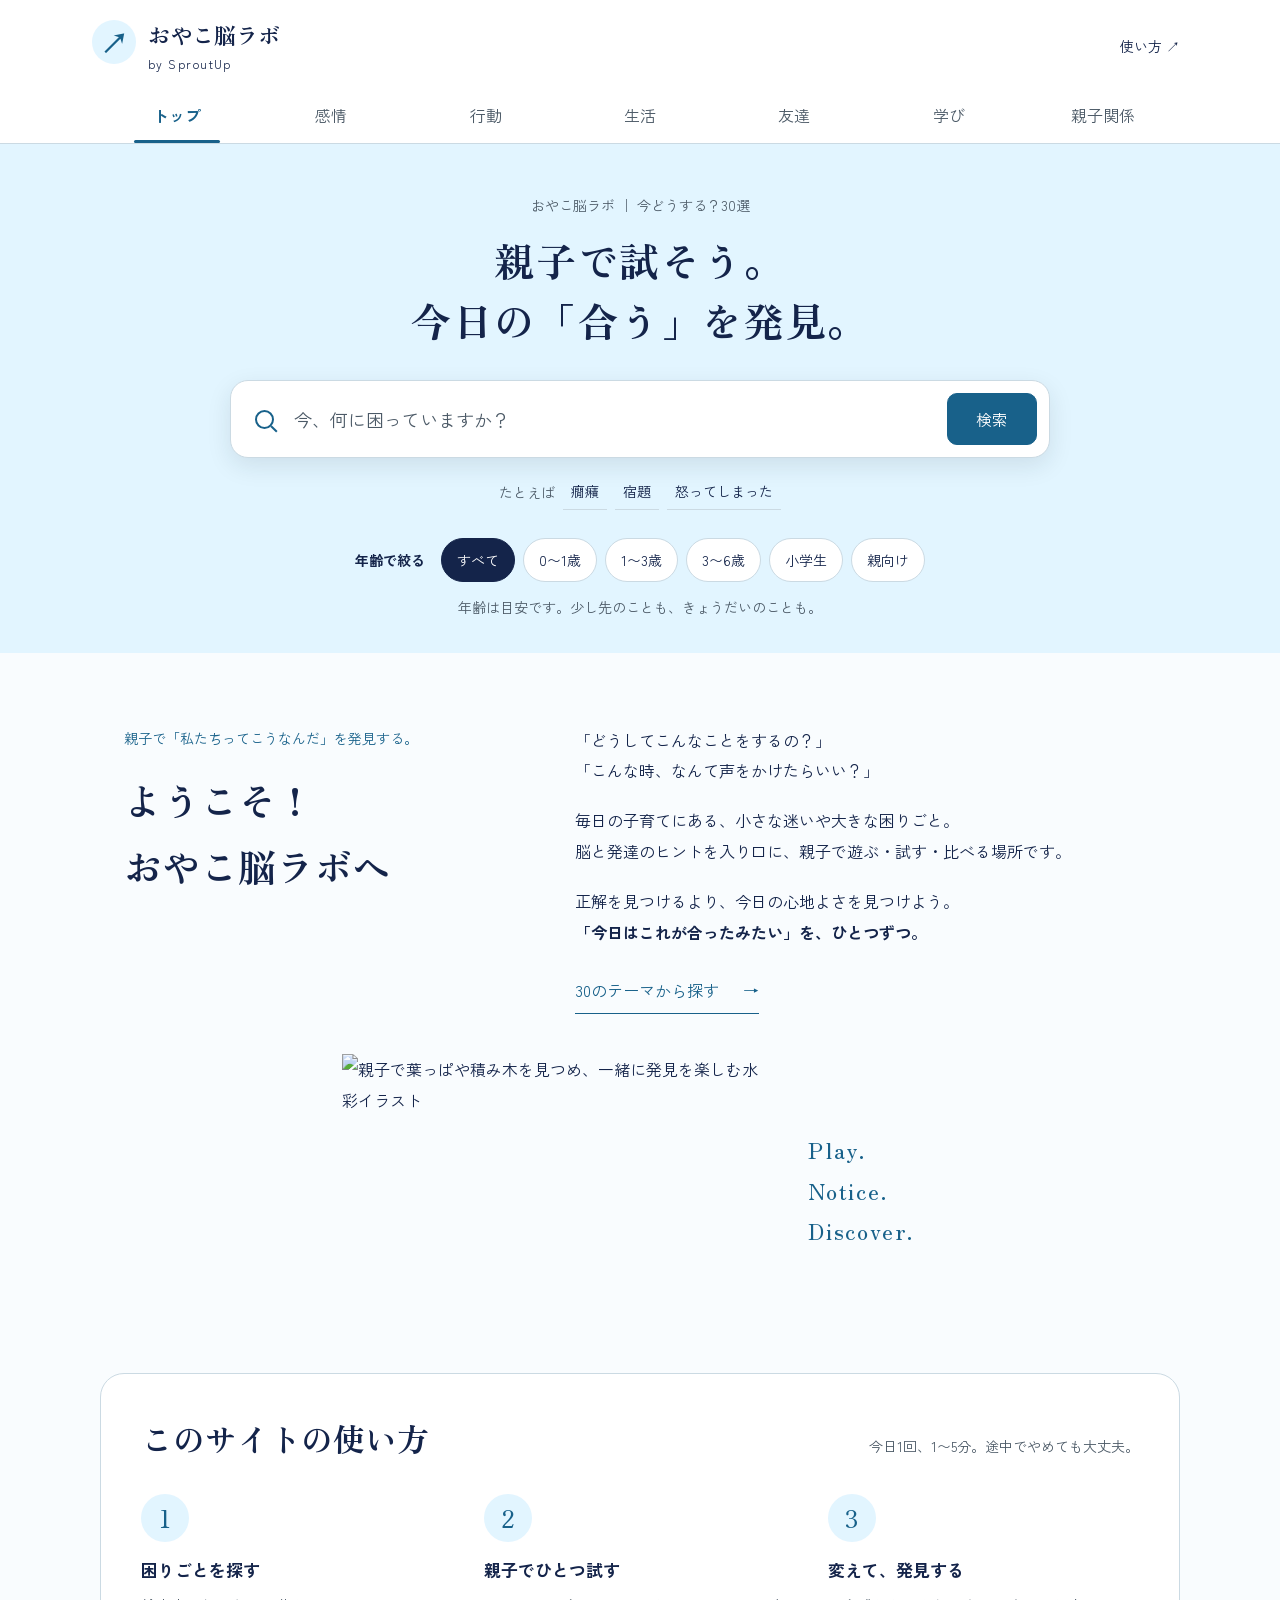
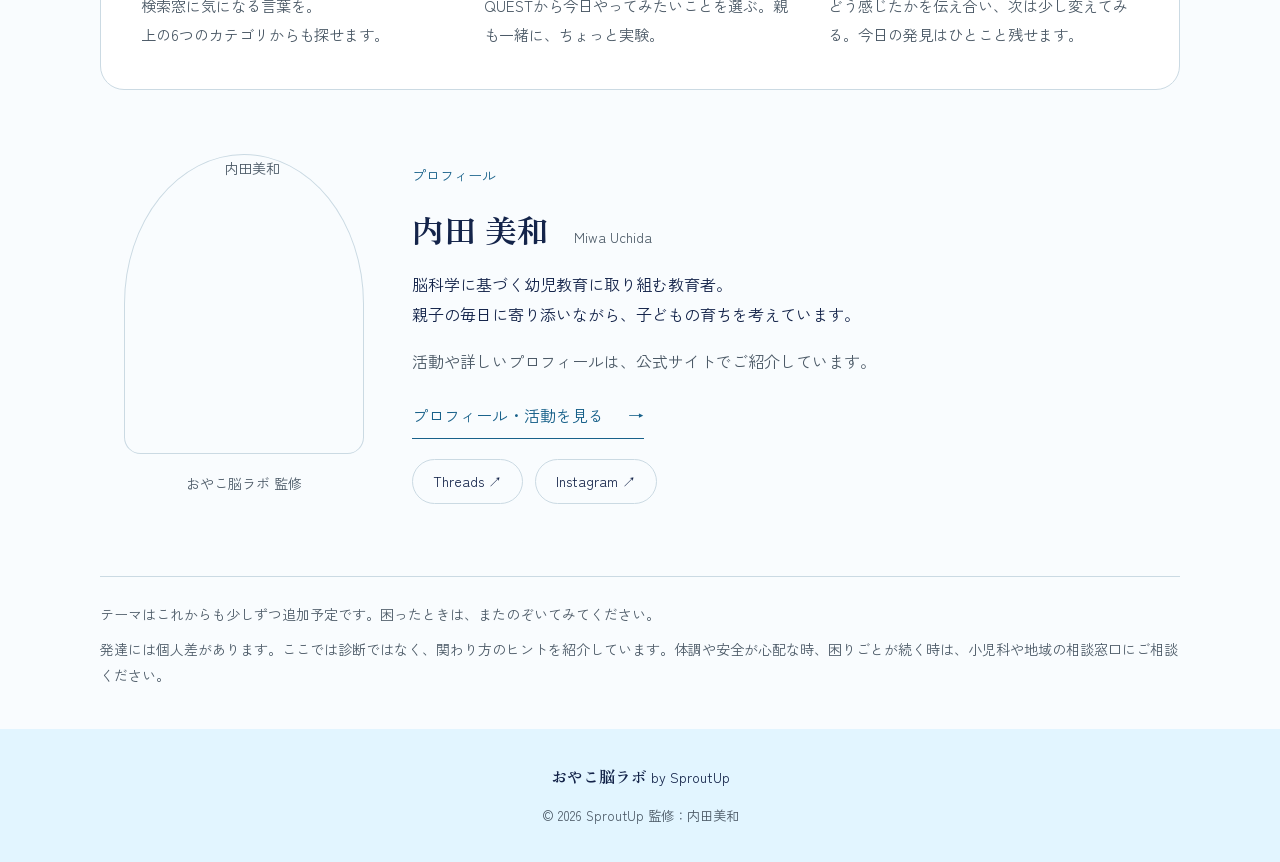
==== index.html @ 5d623663 "Publish Oyako No Lab website" ====
<!doctype html>
<html lang="ja">
<head>
  <meta charset="utf-8">
  <meta name="viewport" content="width=device-width,initial-scale=1">
  <meta name="description" content="0歳から小学生まで。子育ての困った瞬間に、脳と発達の視点から今できることを探す、おやこ脳ラボ。">
  <title>おやこ脳ラボ by SproutUp</title>
  <link rel="preconnect" href="https://fonts.googleapis.com">
  <link rel="preconnect" href="https://fonts.gstatic.com" crossorigin>
  <link href="https://fonts.googleapis.com/css2?family=Zen+Kaku+Gothic+New:wght@400;500;700&family=Zen+Old+Mincho:wght@500;700&display=swap" rel="stylesheet">
  <link rel="stylesheet" href="tokens.css">
  <link rel="stylesheet" href="styles.css">
  <script src="themes.js" defer></script>
  <script src="quests.js" defer></script>
  <script src="quest-ui.js" defer></script>
  <script src="app.js" defer></script>
</head>
<body>
<a class="skip" href="#main">本文へ移動</a>
<header class="site-header">
  <div class="header-inner"><a class="brand" href="#home" aria-label="おやこ脳ラボ トップへ"><span class="brand-mark" aria-hidden="true">↗</span><span>おやこ脳ラボ<small>by SproutUp</small></span></a><a class="guide-link" href="#how">使い方 <span aria-hidden="true">↗</span></a></div>
  <nav class="nav" aria-label="テーマのカテゴリ"><a href="#home" data-category="home" aria-current="page">トップ</a><a href="#category=感情" data-category="感情">感情</a><a href="#category=行動" data-category="行動">行動</a><a href="#category=生活" data-category="生活">生活</a><a href="#category=友達" data-category="友達">友達</a><a href="#category=学び" data-category="学び">学び</a><a href="#category=親子関係" data-category="親子関係">親子関係</a></nav>
</header>
<main id="main">
  <section class="search-section" aria-labelledby="search-title">
    <div class="search-inner"><p class="intro-label">おやこ脳ラボ ｜ 今どうする？30選</p><h1 id="search-title"><span>親子で試そう。</span><span>今日の「合う」を発見。</span></h1>
    <form id="search-form" role="search"><label class="sr-only" for="query">今、何に困っていますか？</label><div class="search-box"><span aria-hidden="true" class="search-icon"></span><input id="query" type="search" placeholder="今、何に困っていますか？" autocomplete="off"><button class="primary" type="submit">検索</button></div></form>
    <div class="examples"><span>たとえば</span><button data-search="癇癪">癇癪</button><button data-search="宿題">宿題</button><button data-search="怒ってしまった">怒ってしまった</button></div>
    <div class="age-row"><span class="filter-label">年齢で絞る</span><div id="ages" class="chips" role="group" aria-label="年齢で絞り込み"></div></div><p class="age-note">年齢は目安です。少し先のことも、きょうだいのことも。</p></div>
  </section>
  <section id="results" class="container results" hidden aria-labelledby="results-title"><div class="category-editorial" id="category-editorial" aria-hidden="true"></div><div class="result-head"><div><p class="muted" id="result-description"></p><h2 id="results-title" tabindex="-1">すべてのテーマ</h2></div><button id="reset" class="text-button">条件をリセット</button></div><p id="result-count" role="status" aria-live="polite"></p><div id="cards" class="card-grid"></div><div id="empty" class="empty" hidden><h3>ぴったりのテーマが見つかりませんでした</h3><p>言葉を短くするか、年齢やカテゴリの絞り込みを外してみてください。</p><button id="empty-reset" class="primary">すべてのテーマを見る</button></div></section>
  <div id="home-content" class="container">
    <section class="welcome" aria-labelledby="welcome-title"><div><p class="section-label">親子で「私たちってこうなんだ」を発見する。</p><h2 id="welcome-title">ようこそ！<br>おやこ脳ラボへ</h2></div><div class="welcome-copy"><p>「どうしてこんなことをするの？」<br>「こんな時、なんて声をかけたらいい？」</p><p>毎日の子育てにある、小さな迷いや大きな困りごと。<br>脳と発達のヒントを入り口に、親子で遊ぶ・試す・比べる場所です。</p><p>正解を見つけるより、今日の心地よさを見つけよう。<br><strong>「今日はこれが合ったみたい」を、ひとつずつ。</strong></p><a class="inline-link" href="#all">30のテーマから探す <span aria-hidden="true">→</span></a></div><div class="welcome-art"><img src="assets/parent-child-watercolor.png" alt="親子で葉っぱや積み木を見つめ、一緒に発見を楽しむ水彩イラスト" width="1536" height="1024" loading="lazy"><p>Play. Notice. Discover.</p></div></section>
    <section id="how" class="how" aria-labelledby="how-title"><div class="section-head"><h2 id="how-title">このサイトの使い方</h2><p>今日1回、1〜5分。途中でやめても大丈夫。</p></div><ol class="steps"><li><span class="step-no">1</span><h3>困りごとを探す</h3><p>検索窓に気になる言葉を。<br>上の6つのカテゴリからも探せます。</p></li><li><span class="step-no">2</span><h3>親子でひとつ試す</h3><p>QUESTから今日やってみたいことを選ぶ。親も一緒に、ちょっと実験。</p></li><li><span class="step-no">3</span><h3>変えて、発見する</h3><p>どう感じたかを伝え合い、次は少し変えてみる。今日の発見はひとこと残せます。</p></li></ol></section>
    <section id="profile" class="profile" aria-labelledby="profile-title"><div class="profile-label"><img class="profile-photo" src="assets/miwa-profile.webp" alt="内田美和" width="720" height="900" loading="lazy"><p>おやこ脳ラボ 監修</p></div><div><p class="section-label">プロフィール</p><h2 id="profile-title">内田 美和 <small>Miwa Uchida</small></h2><p>脳科学に基づく幼児教育に取り組む教育者。<br>親子の毎日に寄り添いながら、子どもの育ちを考えています。</p><p class="muted">活動や詳しいプロフィールは、公式サイトでご紹介しています。</p><a class="inline-link" href="profile.html">プロフィール・活動を見る <span aria-hidden="true">→</span></a><nav class="social-links" aria-label="内田美和のSNS"><a href="https://www.threads.com/@miwa_noiku" target="_blank" rel="noopener noreferrer">Threads ↗<span class="sr-only">（新しいタブ）</span></a><a href="https://www.instagram.com/miwa_noiku/" target="_blank" rel="noopener noreferrer">Instagram ↗<span class="sr-only">（新しいタブ）</span></a></nav></div></section>
  </div>
  <aside class="content-note container"><p>テーマはこれからも少しずつ追加予定です。困ったときは、またのぞいてみてください。</p><p>発達には個人差があります。ここでは診断ではなく、関わり方のヒントを紹介しています。体調や安全が心配な時、困りごとが続く時は、小児科や地域の相談窓口にご相談ください。</p></aside>
  <noscript><p class="container">テーマ検索・詳細表示にはJavaScriptを有効にしてください。</p></noscript>
</main>
<footer><p>おやこ脳ラボ <span>by SproutUp</span></p><small>© 2026 SproutUp 監修：内田美和</small></footer>
<dialog id="detail" aria-labelledby="detail-title"><div class="modal-toolbar"><span>おやこ脳ラボ ／ テーマノート</span><button id="close-detail" aria-label="詳細を閉じる">閉じる ×</button></div><article id="detail-body"></article></dialog>
</body></html>
---- tokens.css ----
:root{--color-paper:oklch(99% .004 230);--color-white:oklch(100% 0 0);--color-blue-soft:oklch(96% .024 230);--color-blue-mid:oklch(91% .041 230);--color-accent:oklch(47% .095 239);--color-ink:oklch(27% .073 265);--color-muted:oklch(46% .027 247);--color-rule:oklch(88% .021 234);--color-focus:oklch(46% .17 250);--color-note:oklch(97% .025 88);--color-shadow:oklch(25% .035 250 / .10);--color-backdrop:oklch(22% .04 255 / .45);--font-display:"Zen Old Mincho","Yu Mincho",serif;--font-body:"Zen Kaku Gothic New","Yu Gothic",sans-serif;--space-sm:8px;--space-md:16px;--space-lg:24px;--space-xl:40px;--space-2xl:64px;--text-sm:.875rem;--text-base:1rem;--text-lg:1.25rem;--text-xl:clamp(1.5rem,3vw,2rem);--text-display:clamp(1.7rem,3.8vw,2.7rem);--radius-card:24px;--radius-small:12px;--ease-out:cubic-bezier(.16,1,.3,1);--dur-fast:160ms;--rule-hair:1px}
:root{--color-accent-ink:var(--color-white)}
:root{--color-quest:oklch(97% .024 155);--color-quest-rule:oklch(86% .04 155);--color-quest-ink:oklch(39% .055 155)}
---- styles.css ----
/* Hallmark · macrostructure: Ecosystem Index · theme: custom user reference · nav: N6 adapted tabs · footer: Ft2 · enrichment: none
 * Source: miwa-ai-lab.github.io/miwa-ai-lecture/ · Japanese Mincho + Gothic · light / roman-serif / cool
 * Pre-emit critique: Philosophy 4, Hierarchy 4, Execution 4, Specificity 5, Restraint 5, Variety 4 */
*{box-sizing:border-box}html,body{overflow-x:clip}html{scroll-behavior:smooth;scroll-padding-top:160px}body{margin:0;background:var(--color-paper);color:var(--color-ink);font-family:var(--font-body);font-size:var(--text-base);line-height:1.9}a{color:inherit}button,input{font:inherit}button,a{-webkit-tap-highlight-color:transparent}button{cursor:pointer}button:active{transform:translateY(1px)}button:disabled{opacity:.5;cursor:not-allowed}button,a,input{outline-offset:4px}button:focus-visible,a:focus-visible,input:focus-visible{outline:3px solid var(--color-focus)}button{color:var(--color-ink)}h1,h2,h3{line-height:1.5;overflow-wrap:anywhere;min-width:0}h1,h2{font-family:var(--font-display);font-style:normal;font-weight:700}h2{font-size:var(--text-xl);margin:0 0 24px}h3{font-size:var(--text-lg)}p{margin:0 0 16px}.container{width:min(1080px,calc(100% - 64px));margin-inline:auto}.muted{color:var(--color-muted)}.sr-only{position:absolute;width:1px;height:1px;padding:0;margin:-1px;overflow:hidden;clip:rect(0,0,0,0);white-space:nowrap;border:0}.skip{position:fixed;top:-100px;left:20px;z-index:100;background:var(--color-white);padding:12px}.skip:focus{top:12px}[hidden]{display:none!important}.site-header{position:sticky;top:0;z-index:10;background:var(--color-white);border-bottom:1px solid var(--color-rule)}.header-inner{max-width:1160px;margin:auto;padding:20px 32px 16px;display:flex;align-items:center;justify-content:space-between}.brand{display:flex;gap:12px;text-decoration:none;font-family:var(--font-display);font-size:1.4rem;font-weight:700;line-height:1.3}.brand small{display:block;font:12px var(--font-body);letter-spacing:.12em;margin-top:6px}.brand-mark{display:grid;place-items:center;background:var(--color-blue-soft);border-radius:50%;width:44px;height:44px;font-size:28px;color:var(--color-accent)}.guide-link{text-decoration:none;font-size:var(--text-sm);white-space:nowrap;padding:8px}.nav{display:flex;max-width:1080px;margin:auto;overflow-x:auto;scrollbar-width:thin}.nav a{flex:1;min-width:90px;text-align:center;text-decoration:none;padding:12px 16px;white-space:nowrap;position:relative;color:var(--color-muted)}.nav a:hover{background:var(--color-blue-soft)}.nav a[aria-current]{color:var(--color-accent);font-weight:700}.nav a[aria-current]:after{content:"";position:absolute;height:3px;background:var(--color-accent);bottom:0;left:22%;right:22%;border-radius:3px}.search-section{background:var(--color-blue-soft);padding:48px 32px 32px}.search-inner{max-width:820px;margin:auto}.intro-label{text-align:center;font-size:var(--text-sm);color:var(--color-muted);margin-bottom:12px}h1{font-size:var(--text-display);text-align:center;margin:0 0 30px;letter-spacing:.04em}.mobile-break{display:none}.search-box{display:flex;align-items:center;gap:16px;background:var(--color-white);padding:12px;border:1px solid var(--color-rule);border-radius:18px;box-shadow:0 8px 24px var(--color-shadow)}.search-icon{width:19px;height:19px;border:2px solid var(--color-accent);border-radius:50%;margin:0 4px 0 12px;position:relative;flex-shrink:0}.search-icon:after{content:"";position:absolute;width:8px;height:2px;background:var(--color-accent);right:-6px;bottom:-3px;transform:rotate(45deg)}input{width:100%;min-width:0;border:0;background:var(--color-white);padding:10px 0;color:var(--color-ink);font-size:18px}input::placeholder{color:var(--color-muted);opacity:1}.primary{background:var(--color-accent);color:var(--color-white);border:1px solid var(--color-accent);border-radius:10px;padding:10px 28px;white-space:nowrap;min-height:44px}.primary:hover{filter:brightness(.9)}.examples{display:flex;align-items:center;justify-content:center;flex-wrap:wrap;gap:8px;font-size:var(--text-sm);margin:16px 0 28px;color:var(--color-muted)}.examples button{border:0;border-bottom:1px solid var(--color-rule);background:transparent;min-height:36px;padding:2px 8px;white-space:nowrap}.examples button:hover{text-decoration:underline}.age-row{display:flex;align-items:center;justify-content:center;gap:16px;flex-wrap:wrap}.filter-label{font-size:var(--text-sm);font-weight:700}.chips{display:flex;flex-wrap:wrap;gap:8px}.chips button{border:1px solid var(--color-rule);border-radius:99px;background:var(--color-white);padding:7px 15px;font-size:var(--text-sm);min-height:44px;white-space:nowrap}.chips button[aria-pressed=true]{background:var(--color-ink);border-color:var(--color-ink);color:var(--color-white)}.chips button:hover{box-shadow:0 0 0 2px var(--color-blue-mid)}.age-note{font-size:var(--text-sm);color:var(--color-muted);text-align:center;margin:12px 0 0}.welcome{display:grid;grid-template-columns:.9fr 1.1fr;gap:64px;padding:72px 24px}.section-label{font-size:var(--text-sm);color:var(--color-accent);margin-bottom:16px}.welcome h2{font-size:clamp(1.8rem,3vw,2.4rem);line-height:1.7}.welcome-copy p{margin-bottom:20px}.inline-link{display:inline-flex;gap:24px;align-items:center;text-decoration:none;border-bottom:1px solid var(--color-accent);color:var(--color-accent);padding:8px 0;min-height:44px;white-space:nowrap}.inline-link:hover{border-bottom-width:2px}.how{padding:40px;background:var(--color-white);border:1px solid var(--color-rule);border-radius:var(--radius-card)}.section-head{display:flex;align-items:baseline;justify-content:space-between;gap:24px}.section-head p{color:var(--color-muted);font-size:var(--text-sm)}.steps{display:grid;grid-template-columns:repeat(3,minmax(0,1fr));gap:32px;list-style:none;padding:8px 0 0;margin:0}.step-no{font-family:var(--font-display);font-size:24px;color:var(--color-accent);display:grid;place-items:center;width:48px;height:48px;border-radius:50%;background:var(--color-blue-soft)}.steps h3{font-size:1.05rem;margin:16px 0 8px}.steps p{color:var(--color-muted);font-size:.95rem;margin:0}.profile{display:grid;grid-template-columns:210px 1fr;gap:48px;margin:64px 24px;align-items:center}.profile-label{text-align:center;color:var(--color-muted);font-size:var(--text-sm)}.profile-initial{display:grid;place-items:center;font-family:var(--font-display);font-size:40px;letter-spacing:.15em;width:150px;height:150px;margin:0 auto 16px;border:1px solid var(--color-rule);border-radius:50%;background:var(--color-blue-soft)}.profile h2{margin-bottom:16px}.profile h2 small{font:var(--text-sm) var(--font-body);color:var(--color-muted);margin-left:16px}.content-note{border-top:1px solid var(--color-rule);padding-top:24px;color:var(--color-muted);font-size:var(--text-sm);margin-bottom:40px}.content-note p{margin-bottom:8px}footer{background:var(--color-blue-soft);padding:32px;text-align:center}footer p{font-family:var(--font-display);font-weight:700;margin:0 0 8px}footer p span{font:var(--text-sm) var(--font-body)}footer small{color:var(--color-muted)}.results{padding:40px 0 64px}.result-head{display:flex;justify-content:space-between;align-items:center;gap:20px}.result-head h2{margin:0}.result-head p{font-size:var(--text-sm);margin:0 0 6px}#result-count{color:var(--color-muted);margin:20px 0}.text-button{border:0;background:transparent;text-decoration:underline;color:var(--color-accent);min-height:44px;white-space:nowrap}.card-grid{display:grid;grid-template-columns:repeat(3,minmax(0,1fr));gap:20px}.theme-card{display:flex;flex-direction:column;text-decoration:none;padding:24px;background:var(--color-white);border:1px solid var(--color-rule);border-radius:20px;transition:transform var(--dur-fast) var(--ease-out);min-width:0}.theme-card:hover{transform:translateY(-3px);border-color:var(--color-accent)}.card-category{color:var(--color-accent);font-size:var(--text-sm)}.theme-card h3{font-size:1.1rem;margin:16px 0 12px}.theme-card p{font-size:.95rem;color:var(--color-muted)}.tag-list{display:flex;gap:6px;flex-wrap:wrap;margin-top:auto}.tag{font-size:13px;background:var(--color-blue-soft);color:var(--color-muted);padding:2px 8px;border-radius:6px}.card-action{align-self:flex-end;color:var(--color-accent);margin-top:20px;font-size:var(--text-sm)}.empty{text-align:center;padding:48px 20px;border:1px dashed var(--color-rule);border-radius:20px}dialog{padding:0;border:1px solid var(--color-rule);border-radius:24px;width:min(800px,calc(100% - 32px));max-height:88dvh;background:var(--color-white);color:var(--color-ink);box-shadow:0 24px 80px var(--color-shadow)}dialog::backdrop{background:var(--color-backdrop)}body:has(dialog[open]){overflow-y:hidden}.modal-toolbar{position:sticky;top:0;z-index:1;background:var(--color-white);border-bottom:1px solid var(--color-rule);display:flex;align-items:center;justify-content:space-between;padding:12px 24px;font-size:var(--text-sm)}.modal-toolbar button{border:0;background:var(--color-blue-soft);border-radius:99px;padding:8px 16px;min-height:44px;white-space:nowrap}#detail-body{padding:32px 40px 40px}#detail-title{font-size:var(--text-xl);margin:16px 0}#detail-body h3{font-size:1.1rem;margin:0 0 12px}#detail-body section{margin-top:32px}#detail-body .draft{font-size:var(--text-sm);color:var(--color-muted);margin-top:16px}.first-action{padding:24px;border-radius:16px;background:var(--color-blue-soft)}blockquote{margin:0;border-left:3px solid var(--color-accent);padding:12px 20px;background:var(--color-paper)}.notebook{padding:24px;border:1px solid var(--color-rule);border-radius:12px;background-color:var(--color-note);background-image:linear-gradient(var(--color-rule) 1px,transparent 1px);background-size:100% 32px}.notebook strong{background:var(--color-note);padding-right:12px}.note-flow{display:flex;gap:12px;align-items:center;margin-top:16px}.note-flow span{flex:1;background:var(--color-white);border:1px solid var(--color-rule);border-radius:8px;padding:12px;font-size:var(--text-sm)}.diagram-image{max-width:100%;height:auto;display:block}.related{display:flex;flex-direction:column;gap:8px}.related a{padding:12px 16px;border:1px solid var(--color-rule);border-radius:10px;text-decoration:none}.related a:hover{background:var(--color-blue-soft)}.sources{font-size:var(--text-sm);color:var(--color-muted)}.sources a{overflow-wrap:anywhere}.safety-note{padding:16px;background:var(--color-note);border-radius:12px;font-size:var(--text-sm)}
@media(max-width:800px){.card-grid{grid-template-columns:repeat(2,minmax(0,1fr))}.section-head{display:block}.welcome{gap:32px;padding-inline:0}.profile{margin-inline:0;gap:32px}.how{padding:28px}.steps{gap:20px}.nav a{padding-inline:12px;min-width:78px}}
@media(max-width:560px){.container{width:calc(100% - 40px)}.header-inner{padding:14px 20px}.brand{font-size:1.13rem}.brand-mark{width:38px;height:38px}.nav a{min-width:70px;font-size:14px;padding:10px}.search-section{padding:32px 20px 24px}.intro-label{font-size:12px}.mobile-break{display:block}h1{margin-bottom:24px}.search-box{gap:8px;padding:8px;border-radius:14px}.search-icon{display:none}input{font-size:14px;padding-left:4px}.primary{padding:10px 16px}.examples{gap:2px;font-size:12px;margin-bottom:20px}.examples button{min-height:44px;padding-inline:6px}.age-row{gap:10px;justify-content:flex-start}.chips{gap:6px}.chips button{font-size:13px;padding:7px 12px}.age-note{text-align:left;font-size:12px}.welcome{grid-template-columns:minmax(0,1fr);gap:8px;padding:40px 0}.welcome h2{font-size:28px}.welcome-copy br{display:none}.how{padding:24px}.steps{grid-template-columns:minmax(0,1fr);gap:28px}.steps li{position:relative;padding-left:60px}.step-no{position:absolute;left:0;top:0}.steps h3{margin-top:0}.profile{grid-template-columns:minmax(0,1fr);gap:20px;margin-block:40px}.profile-label{display:flex;gap:16px;align-items:center;text-align:left}.profile-initial{width:76px;height:76px;font-size:24px;margin:0}.profile-label p{margin:0}.profile h2 small{display:block;margin:8px 0 0}.card-grid{grid-template-columns:minmax(0,1fr)}.result-head{align-items:flex-start;flex-direction:column;gap:8px}.results{padding-top:28px}.theme-card{padding:24px}.modal-toolbar{padding:8px 16px}.modal-toolbar span{font-size:12px}#detail-body{padding:24px 20px}.note-flow{flex-direction:column;align-items:stretch}.note-flow b{text-align:center;transform:rotate(90deg)}dialog{width:calc(100% - 20px);border-radius:16px;max-height:92dvh}.content-note{font-size:13px}footer{padding:28px 20px}footer small{font-size:12px}}
#detail-title:focus,#results-title:focus{outline:none}.search-box input,.search-box .primary{height:52px}.theme-card:hover{transform:none}.primary{color:var(--color-accent-ink)}
@media(max-width:360px){.search-box{flex-wrap:wrap}.search-box input{flex-basis:100%;font-size:16px}.search-box .primary{width:100%;height:44px}.inline-link{gap:12px;font-size:14px}}
@media(prefers-reduced-motion:reduce){html{scroll-behavior:auto}*{transition:none!important;animation:none!important}.theme-card:hover,button:active{transform:none}}

/* 2026-09-30 · existing UI preserved · editorial chapter type + watercolor + collaborative QUEST
 * Hallmark pre-emit critique: P5 H4 E4 S5 R4 V4 */
#search-title{font-size:clamp(24px,3.4vw,40px)}#search-title span{display:block}
.welcome{position:relative;grid-template-columns:minmax(0,.8fr) minmax(0,1.2fr);padding-bottom:32px}.welcome-art{grid-column:1/-1;display:flex;align-items:center;justify-content:center;gap:36px;margin-top:-24px}.welcome-art img{width:min(430px,60%);height:auto;mix-blend-mode:multiply}.welcome-art p{font-family:var(--font-display);color:var(--color-accent);font-size:1.4rem;letter-spacing:.08em;max-width:10ch;line-height:1.8}.profile{grid-template-columns:240px minmax(0,1fr)}.profile-photo{display:block;width:100%;height:auto;border-radius:60% 60% 20px 20px;border:1px solid var(--color-rule);margin-bottom:16px}.social-links{display:flex;gap:12px;flex-wrap:wrap;margin-top:20px}.social-links a{text-decoration:none;border:1px solid var(--color-rule);border-radius:99px;padding:8px 20px;min-height:44px;white-space:nowrap;font-size:var(--text-sm)}.social-links a:hover{background:var(--color-blue-soft)}
.category-editorial{position:relative;min-height:190px;display:flex;align-items:center;margin:-16px 0 24px;border-bottom:1px solid var(--color-rule);overflow:hidden;isolation:isolate}.edition-number{font-family:var(--font-display);font-size:170px;line-height:1;color:var(--color-accent);opacity:.10;position:absolute;left:0;top:-12px;z-index:-1}.edition-english{font-family:var(--font-display);color:var(--color-accent);font-size:clamp(24px,4vw,46px);letter-spacing:.10em;margin-left:100px;max-width:70%;line-height:1.3;opacity:.65}.category-editorial img{width:230px;height:auto;margin-left:auto;align-self:flex-end;mix-blend-mode:multiply}.theme-card{position:relative;overflow:hidden;padding-top:28px;isolation:isolate}.card-number{position:absolute;right:16px;top:0;font-family:var(--font-display);font-size:76px;line-height:1.2;color:var(--color-accent);opacity:.09;z-index:-1}.theme-card .card-category{letter-spacing:.15em}.theme-card h3{max-width:90%}.theme-card .card-quest{border-top:1px solid var(--color-rule);padding-top:14px;margin:20px 0 0;font-size:var(--text-sm);color:var(--color-accent)}.card-grid{row-gap:28px}
.quest-card{background:var(--color-quest);border:1px solid var(--color-quest-rule);border-radius:20px;padding:28px;position:relative}.quest-top{display:flex;align-items:center;justify-content:space-between;gap:12px}.quest-top h3{color:var(--color-quest-ink)}.quest-time{color:var(--color-quest-ink);font-size:13px;white-space:nowrap;align-self:flex-start}.quest-title{font-family:var(--font-display);font-weight:700;font-size:1.5rem;line-height:1.6;margin:8px 0 12px}.quest-invitation,.quest-materials{font-size:var(--text-sm);color:var(--color-muted)}.quest-materials{border-bottom:1px solid var(--color-quest-rule);padding-bottom:16px}.quest-steps{padding-left:24px;margin:20px 0}.quest-steps li{padding-left:8px;margin-bottom:16px}.quest-steps li::marker{color:var(--color-quest-ink);font-weight:700}.quest-cycle{display:flex;flex-wrap:wrap;gap:8px;align-items:center;border-top:1px solid var(--color-quest-rule);padding-top:16px;font-size:var(--text-sm);color:var(--color-quest-ink)}.quest-cycle b{font-weight:400}.quest-next{margin:16px 0 0;font-size:var(--text-sm)}.age-adaptations{margin-top:20px;border-top:1px solid var(--color-quest-rule);padding-top:12px}.age-adaptations summary{cursor:pointer;font-size:var(--text-sm);min-height:44px;padding-top:8px}.age-adaptations p{font-size:var(--text-sm);margin-top:12px}.response-note{font-size:var(--text-sm);color:var(--color-muted);margin-top:16px}.observation-list{padding-left:24px}.observation-list li{margin-bottom:8px}.discovery-note{margin-top:24px;padding:20px;border:1px dashed var(--color-rule);border-radius:12px}.discovery-note summary{cursor:pointer;min-height:44px;color:var(--color-accent)}.discovery-note summary span{font-size:12px;color:var(--color-muted);margin-left:8px}.record-privacy{font-size:13px;color:var(--color-muted);margin-top:16px}#quest-record-form>label{display:block;font-size:var(--text-sm);font-weight:700;margin-top:20px}#quest-record-form input:not([type=checkbox]),#quest-record-form textarea{display:block;width:100%;font:16px var(--font-body);padding:12px;border:1px solid var(--color-rule);border-radius:8px;background:var(--color-white);color:var(--color-ink);resize:vertical;margin-top:8px}#quest-record-form textarea:focus-visible,summary:focus-visible{outline:3px solid var(--color-focus);outline-offset:4px}#quest-record-form fieldset{border:0;padding:0;margin:20px 0}#quest-record-form legend{font-size:var(--text-sm);font-weight:700}.observation-check{display:flex;gap:10px;align-items:center;min-height:44px;font-size:var(--text-sm)}.observation-check input{width:18px;height:18px;accent-color:var(--color-accent);flex-shrink:0}.record-actions{display:flex;flex-wrap:wrap;gap:12px;margin-top:24px;align-items:center}.record-actions button{font-size:var(--text-sm)}#record-status{min-height:2em;font-size:var(--text-sm);color:var(--color-accent);margin:12px 0 0}#saved-records{font-size:var(--text-sm);overflow-wrap:anywhere}.saved-count{margin-top:16px}#saved-records ul{padding-left:20px}.theme-card:active,.social-links a:active{opacity:.8}
@media(max-width:800px){.category-editorial{min-height:150px}.edition-number{font-size:140px}.edition-english{font-size:28px;margin-left:60px}.category-editorial img{width:180px}.profile{grid-template-columns:180px minmax(0,1fr)}}
@media(max-width:560px){.welcome{grid-template-columns:minmax(0,1fr)}.welcome-art{gap:12px;margin-top:8px}.welcome-art img{width:72%}.welcome-art p{font-size:14px}.category-editorial{min-height:136px;margin-top:-8px;align-items:flex-start;padding-top:40px}.edition-number{font-size:125px;top:0}.edition-english{font-size:20px;margin-left:28px;max-width:65%;position:relative;z-index:1}.category-editorial img{position:absolute;width:145px;right:0;bottom:0;opacity:.85}.profile{grid-template-columns:minmax(0,1fr)}.profile-label{display:block;text-align:center}.profile-photo{width:180px;margin-inline:auto}.quest-card{padding:20px 16px}.quest-top{display:block}.quest-top h3{margin-bottom:4px!important}.quest-time{display:block;margin-bottom:16px}.quest-title{font-size:1.25rem}.quest-cycle{gap:6px;font-size:12px}.discovery-note{padding:16px}.discovery-note summary{font-size:14px}.record-actions{gap:8px}.record-actions button{font-size:13px}.record-actions .primary{width:100%}}
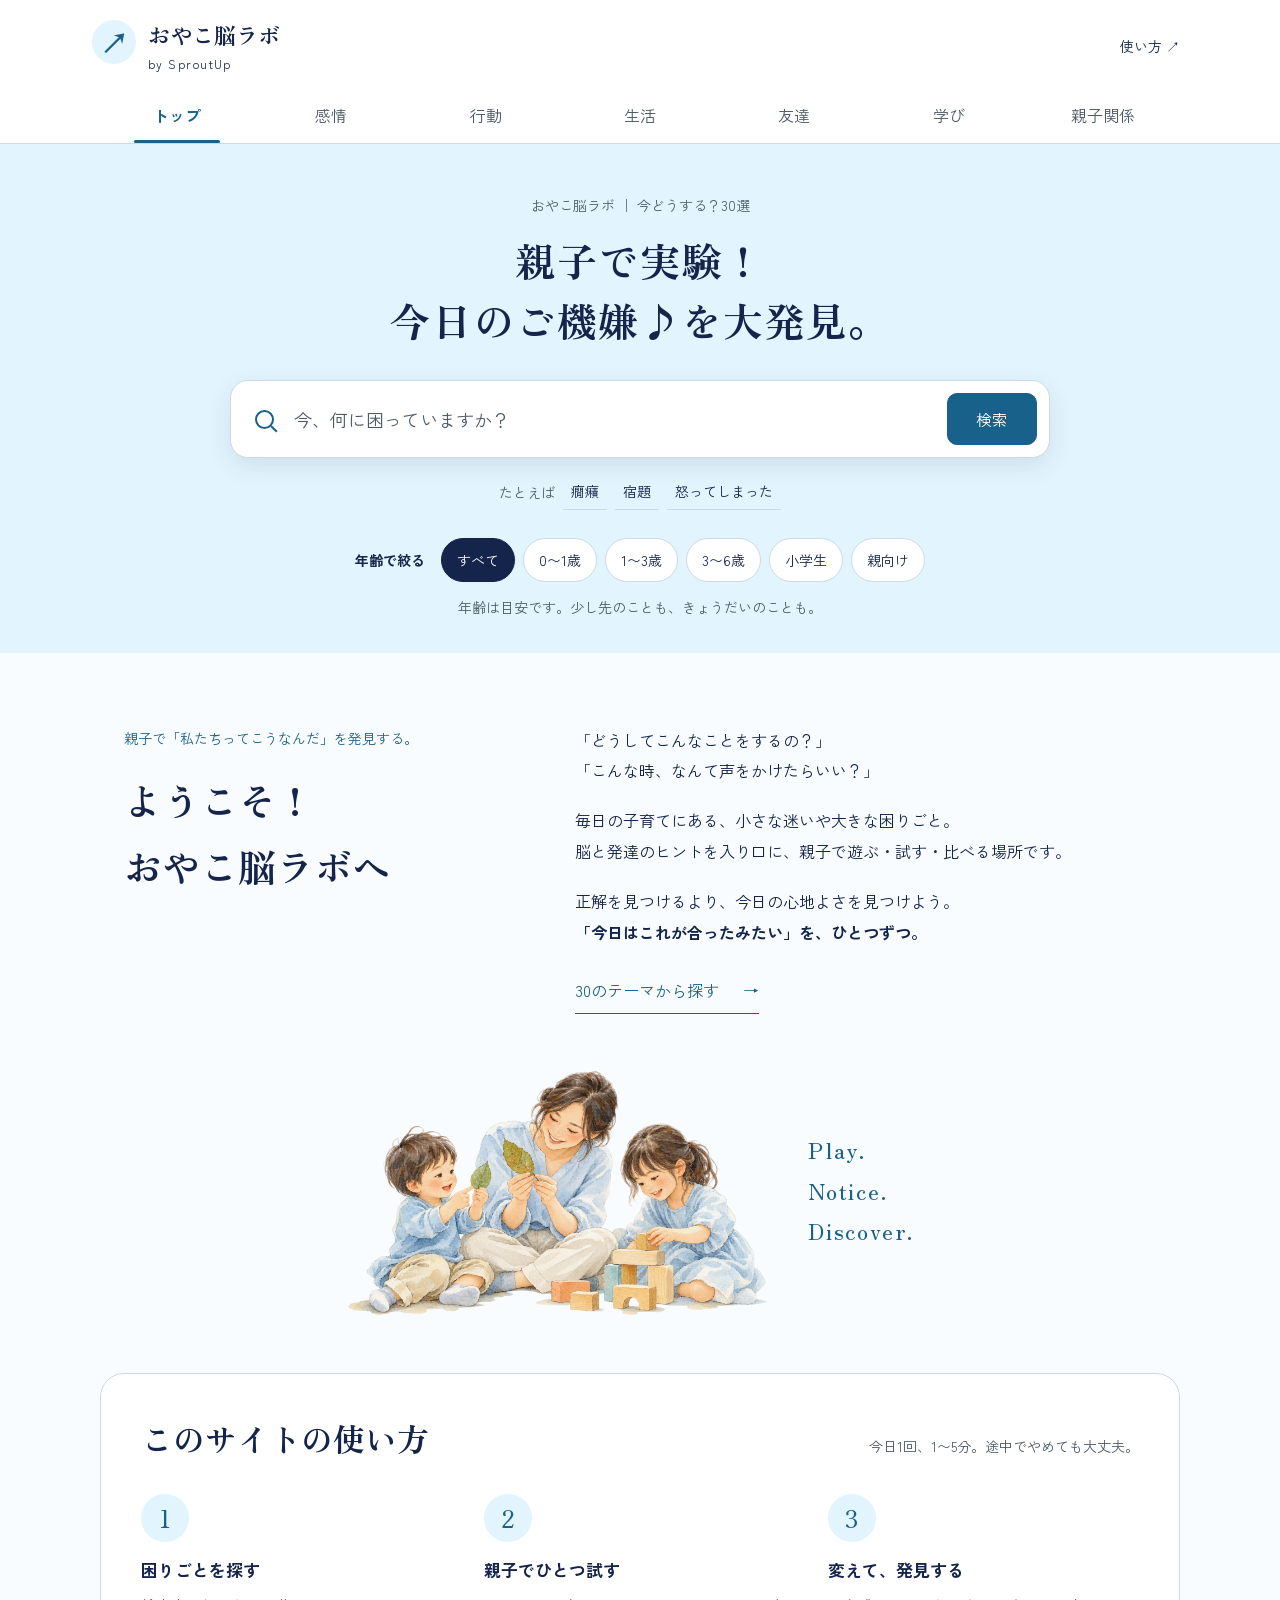
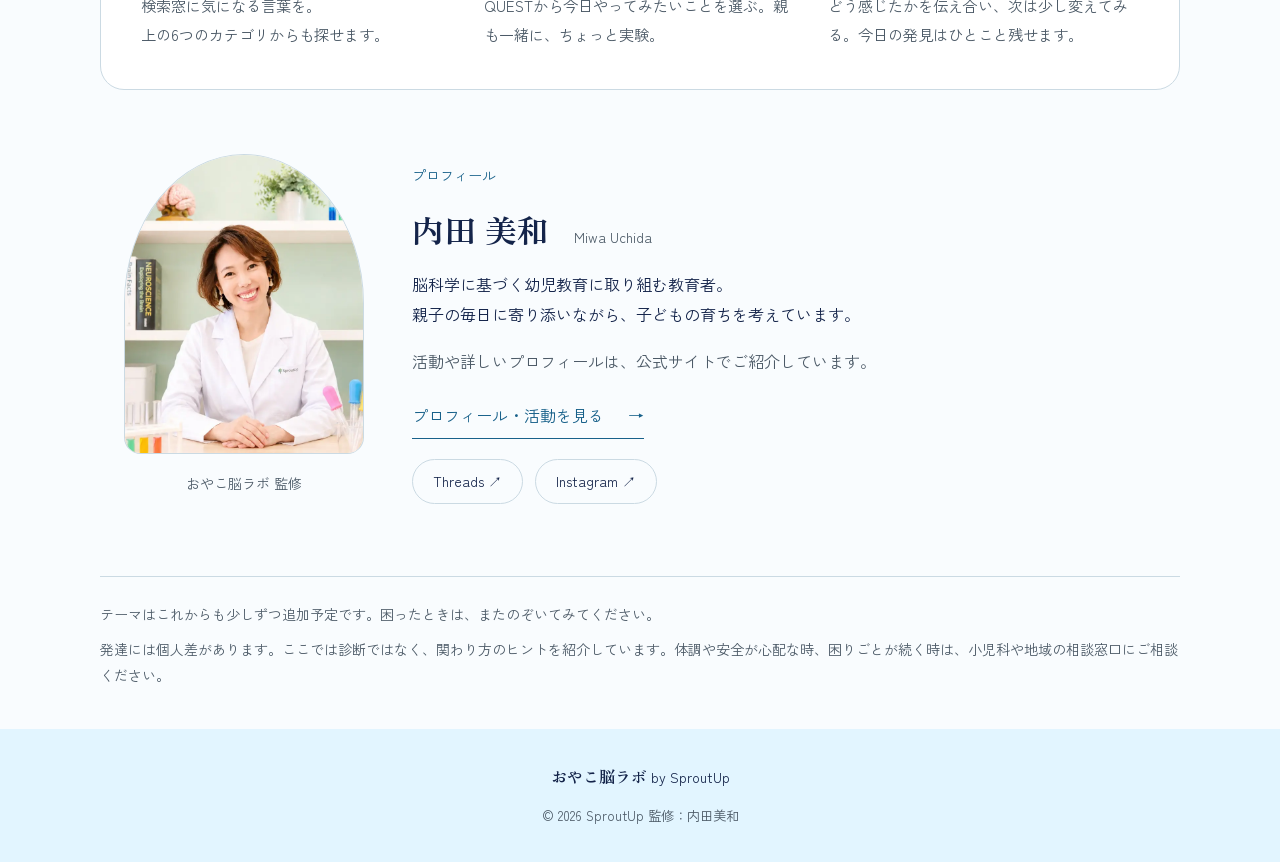
==== commit 8ddea9b6: "トップの見出しを親しみやすい表現に変更" ====
--- a/index.html
+++ b/index.html
@@ -23,7 +23,7 @@
 </header>
 <main id="main">
   <section class="search-section" aria-labelledby="search-title">
-    <div class="search-inner"><p class="intro-label">おやこ脳ラボ ｜ 今どうする？30選</p><h1 id="search-title"><span>親子で試そう。</span><span>今日の「合う」を発見。</span></h1>
+    <div class="search-inner"><p class="intro-label">おやこ脳ラボ ｜ 今どうする？30選</p><h1 id="search-title"><span>親子で実験！</span><span>今日のご機嫌♪を大発見。</span></h1>
     <form id="search-form" role="search"><label class="sr-only" for="query">今、何に困っていますか？</label><div class="search-box"><span aria-hidden="true" class="search-icon"></span><input id="query" type="search" placeholder="今、何に困っていますか？" autocomplete="off"><button class="primary" type="submit">検索</button></div></form>
     <div class="examples"><span>たとえば</span><button data-search="癇癪">癇癪</button><button data-search="宿題">宿題</button><button data-search="怒ってしまった">怒ってしまった</button></div>
     <div class="age-row"><span class="filter-label">年齢で絞る</span><div id="ages" class="chips" role="group" aria-label="年齢で絞り込み"></div></div><p class="age-note">年齢は目安です。少し先のことも、きょうだいのことも。</p></div>
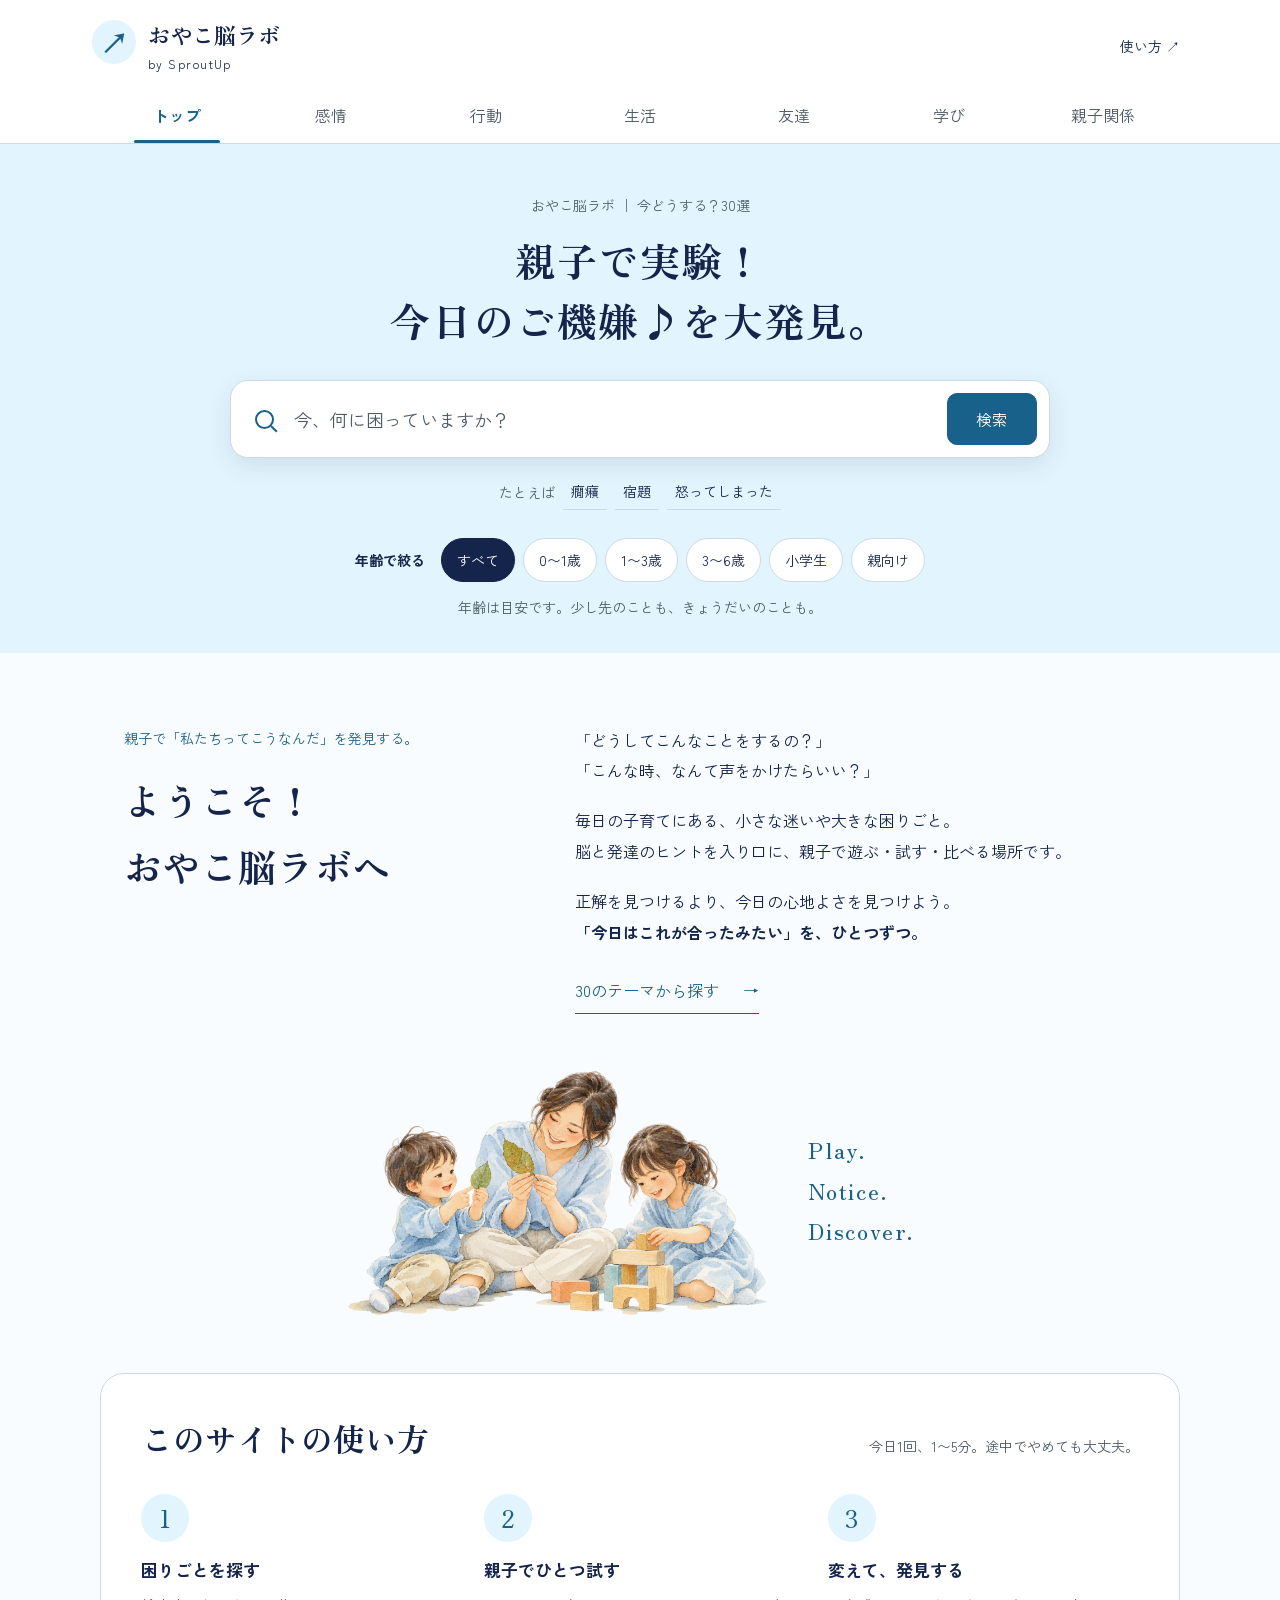
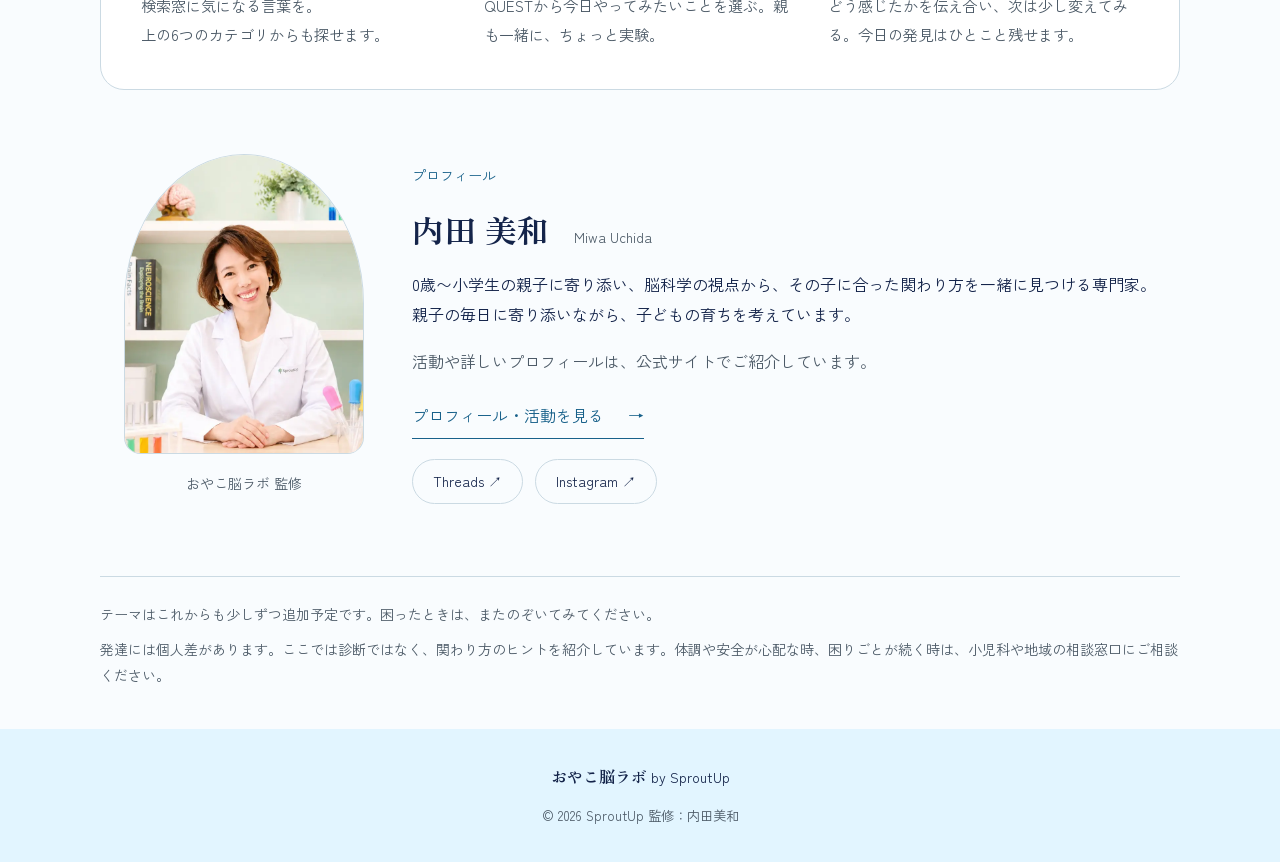
==== commit 19347d2d: "プロフィール紹介文を更新" ====
--- a/index.html
+++ b/index.html
@@ -32,7 +32,7 @@
   <div id="home-content" class="container">
     <section class="welcome" aria-labelledby="welcome-title"><div><p class="section-label">親子で「私たちってこうなんだ」を発見する。</p><h2 id="welcome-title">ようこそ！<br>おやこ脳ラボへ</h2></div><div class="welcome-copy"><p>「どうしてこんなことをするの？」<br>「こんな時、なんて声をかけたらいい？」</p><p>毎日の子育てにある、小さな迷いや大きな困りごと。<br>脳と発達のヒントを入り口に、親子で遊ぶ・試す・比べる場所です。</p><p>正解を見つけるより、今日の心地よさを見つけよう。<br><strong>「今日はこれが合ったみたい」を、ひとつずつ。</strong></p><a class="inline-link" href="#all">30のテーマから探す <span aria-hidden="true">→</span></a></div><div class="welcome-art"><img src="assets/parent-child-watercolor.png" alt="親子で葉っぱや積み木を見つめ、一緒に発見を楽しむ水彩イラスト" width="1536" height="1024" loading="lazy"><p>Play. Notice. Discover.</p></div></section>
     <section id="how" class="how" aria-labelledby="how-title"><div class="section-head"><h2 id="how-title">このサイトの使い方</h2><p>今日1回、1〜5分。途中でやめても大丈夫。</p></div><ol class="steps"><li><span class="step-no">1</span><h3>困りごとを探す</h3><p>検索窓に気になる言葉を。<br>上の6つのカテゴリからも探せます。</p></li><li><span class="step-no">2</span><h3>親子でひとつ試す</h3><p>QUESTから今日やってみたいことを選ぶ。親も一緒に、ちょっと実験。</p></li><li><span class="step-no">3</span><h3>変えて、発見する</h3><p>どう感じたかを伝え合い、次は少し変えてみる。今日の発見はひとこと残せます。</p></li></ol></section>
-    <section id="profile" class="profile" aria-labelledby="profile-title"><div class="profile-label"><img class="profile-photo" src="assets/miwa-profile.webp" alt="内田美和" width="720" height="900" loading="lazy"><p>おやこ脳ラボ 監修</p></div><div><p class="section-label">プロフィール</p><h2 id="profile-title">内田 美和 <small>Miwa Uchida</small></h2><p>脳科学に基づく幼児教育に取り組む教育者。<br>親子の毎日に寄り添いながら、子どもの育ちを考えています。</p><p class="muted">活動や詳しいプロフィールは、公式サイトでご紹介しています。</p><a class="inline-link" href="profile.html">プロフィール・活動を見る <span aria-hidden="true">→</span></a><nav class="social-links" aria-label="内田美和のSNS"><a href="https://www.threads.com/@miwa_noiku" target="_blank" rel="noopener noreferrer">Threads ↗<span class="sr-only">（新しいタブ）</span></a><a href="https://www.instagram.com/miwa_noiku/" target="_blank" rel="noopener noreferrer">Instagram ↗<span class="sr-only">（新しいタブ）</span></a></nav></div></section>
+    <section id="profile" class="profile" aria-labelledby="profile-title"><div class="profile-label"><img class="profile-photo" src="assets/miwa-profile.webp" alt="内田美和" width="720" height="900" loading="lazy"><p>おやこ脳ラボ 監修</p></div><div><p class="section-label">プロフィール</p><h2 id="profile-title">内田 美和 <small>Miwa Uchida</small></h2><p>0歳〜小学生の親子に寄り添い、脳科学の視点から、その子に合った関わり方を一緒に見つける専門家。<br>親子の毎日に寄り添いながら、子どもの育ちを考えています。</p><p class="muted">活動や詳しいプロフィールは、公式サイトでご紹介しています。</p><a class="inline-link" href="profile.html">プロフィール・活動を見る <span aria-hidden="true">→</span></a><nav class="social-links" aria-label="内田美和のSNS"><a href="https://www.threads.com/@miwa_noiku" target="_blank" rel="noopener noreferrer">Threads ↗<span class="sr-only">（新しいタブ）</span></a><a href="https://www.instagram.com/miwa_noiku/" target="_blank" rel="noopener noreferrer">Instagram ↗<span class="sr-only">（新しいタブ）</span></a></nav></div></section>
   </div>
   <aside class="content-note container"><p>テーマはこれからも少しずつ追加予定です。困ったときは、またのぞいてみてください。</p><p>発達には個人差があります。ここでは診断ではなく、関わり方のヒントを紹介しています。体調や安全が心配な時、困りごとが続く時は、小児科や地域の相談窓口にご相談ください。</p></aside>
   <noscript><p class="container">テーマ検索・詳細表示にはJavaScriptを有効にしてください。</p></noscript>
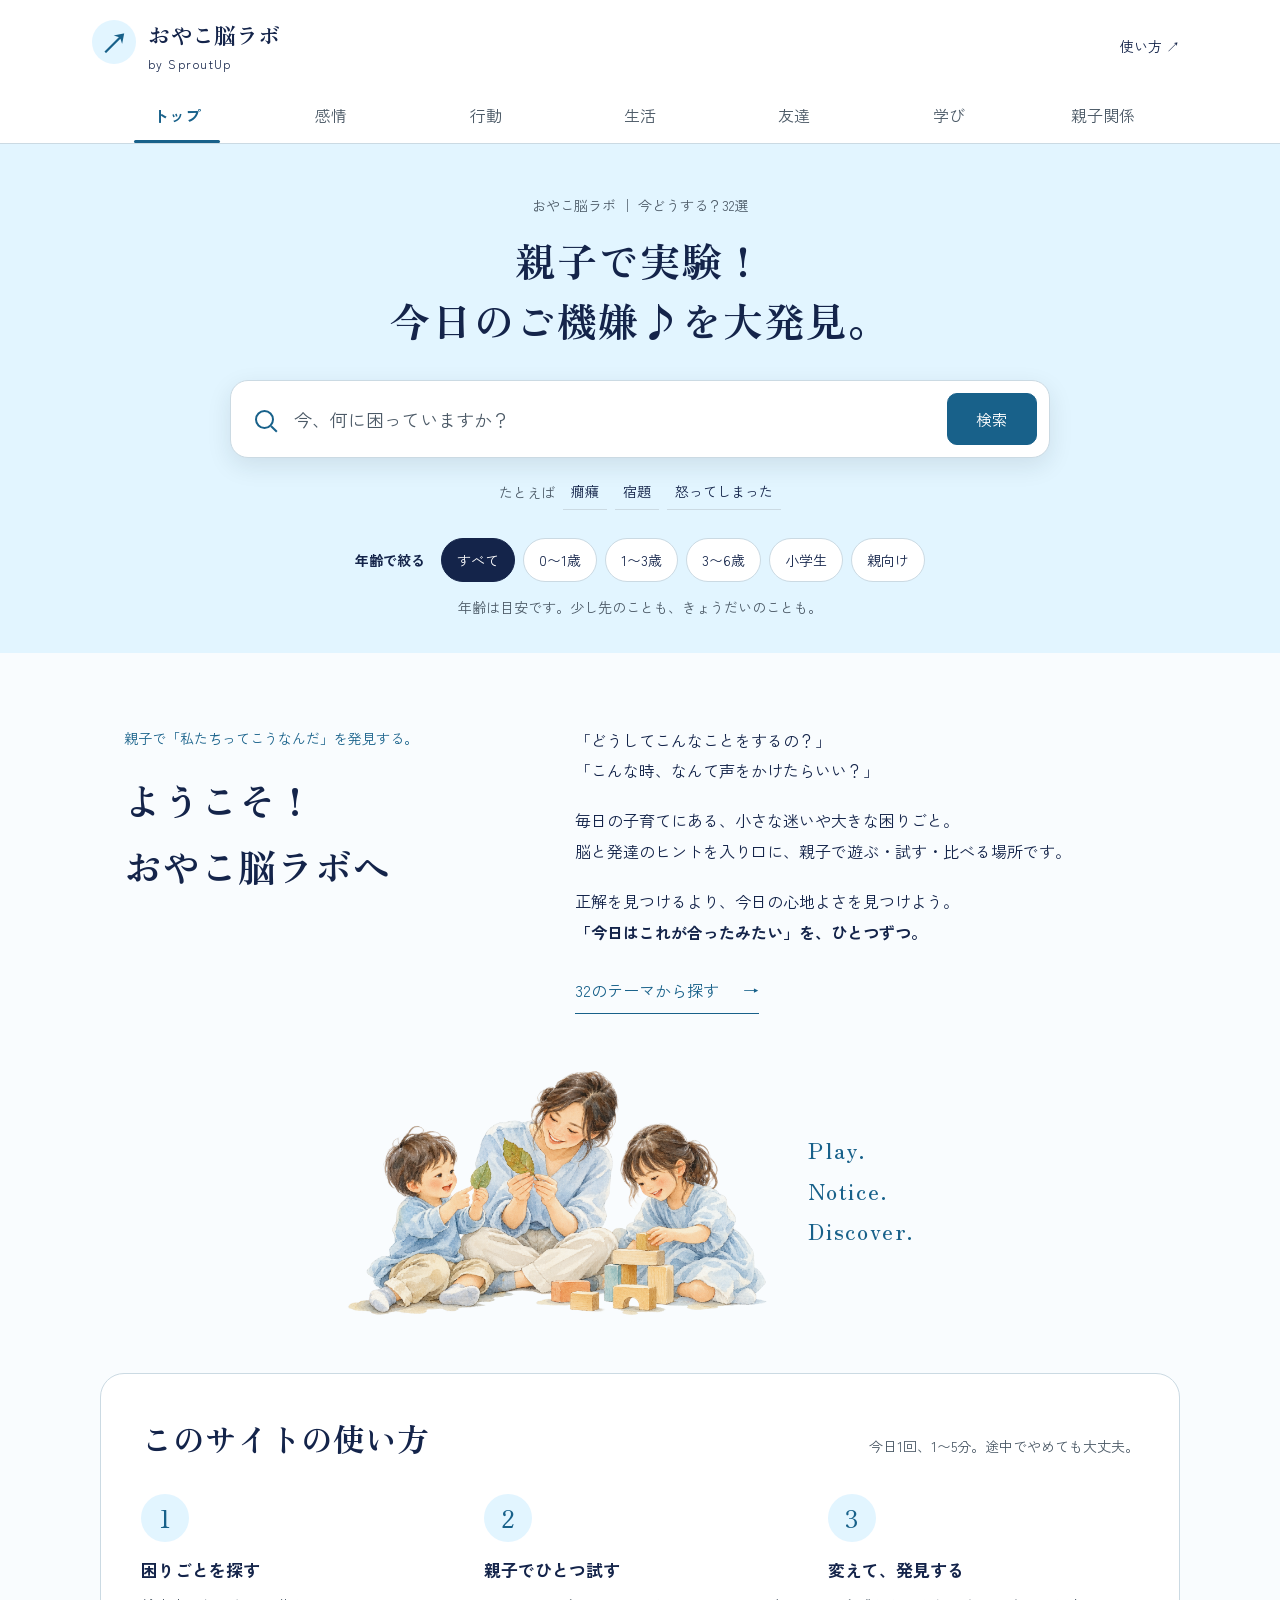
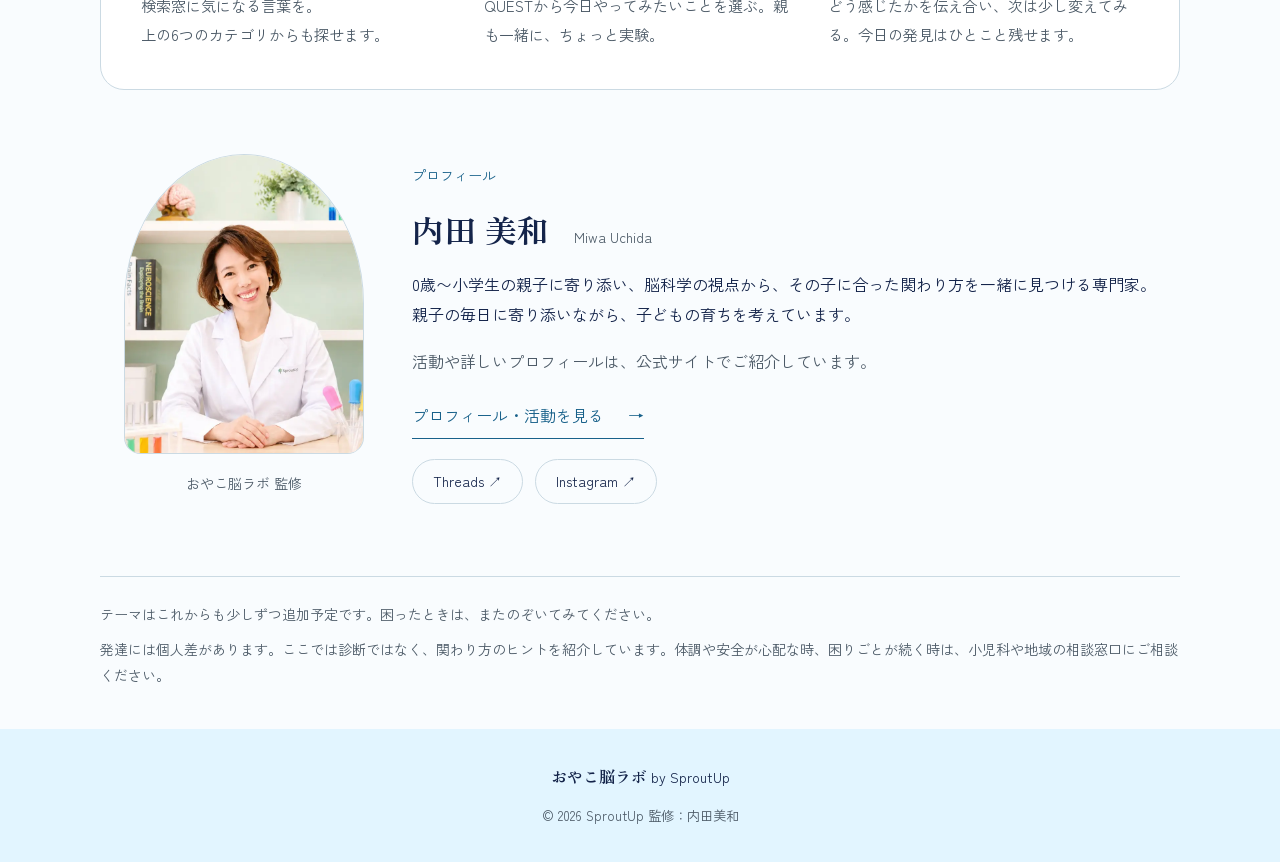
==== commit 9577c34c: "Add two parenting themes and noindex website pages" ====
--- a/index.html
+++ b/index.html
@@ -1,6 +1,7 @@
 <!doctype html>
 <html lang="ja">
 <head>
+  <meta name="robots" content="noindex, follow">
   <meta charset="utf-8">
   <meta name="viewport" content="width=device-width,initial-scale=1">
   <meta name="description" content="0歳から小学生まで。子育ての困った瞬間に、脳と発達の視点から今できることを探す、おやこ脳ラボ。">
@@ -23,14 +24,14 @@
 </header>
 <main id="main">
   <section class="search-section" aria-labelledby="search-title">
-    <div class="search-inner"><p class="intro-label">おやこ脳ラボ ｜ 今どうする？30選</p><h1 id="search-title"><span>親子で実験！</span><span>今日のご機嫌♪を大発見。</span></h1>
+    <div class="search-inner"><p class="intro-label">おやこ脳ラボ ｜ 今どうする？32選</p><h1 id="search-title"><span>親子で実験！</span><span>今日のご機嫌♪を大発見。</span></h1>
     <form id="search-form" role="search"><label class="sr-only" for="query">今、何に困っていますか？</label><div class="search-box"><span aria-hidden="true" class="search-icon"></span><input id="query" type="search" placeholder="今、何に困っていますか？" autocomplete="off"><button class="primary" type="submit">検索</button></div></form>
     <div class="examples"><span>たとえば</span><button data-search="癇癪">癇癪</button><button data-search="宿題">宿題</button><button data-search="怒ってしまった">怒ってしまった</button></div>
     <div class="age-row"><span class="filter-label">年齢で絞る</span><div id="ages" class="chips" role="group" aria-label="年齢で絞り込み"></div></div><p class="age-note">年齢は目安です。少し先のことも、きょうだいのことも。</p></div>
   </section>
   <section id="results" class="container results" hidden aria-labelledby="results-title"><div class="category-editorial" id="category-editorial" aria-hidden="true"></div><div class="result-head"><div><p class="muted" id="result-description"></p><h2 id="results-title" tabindex="-1">すべてのテーマ</h2></div><button id="reset" class="text-button">条件をリセット</button></div><p id="result-count" role="status" aria-live="polite"></p><div id="cards" class="card-grid"></div><div id="empty" class="empty" hidden><h3>ぴったりのテーマが見つかりませんでした</h3><p>言葉を短くするか、年齢やカテゴリの絞り込みを外してみてください。</p><button id="empty-reset" class="primary">すべてのテーマを見る</button></div></section>
   <div id="home-content" class="container">
-    <section class="welcome" aria-labelledby="welcome-title"><div><p class="section-label">親子で「私たちってこうなんだ」を発見する。</p><h2 id="welcome-title">ようこそ！<br>おやこ脳ラボへ</h2></div><div class="welcome-copy"><p>「どうしてこんなことをするの？」<br>「こんな時、なんて声をかけたらいい？」</p><p>毎日の子育てにある、小さな迷いや大きな困りごと。<br>脳と発達のヒントを入り口に、親子で遊ぶ・試す・比べる場所です。</p><p>正解を見つけるより、今日の心地よさを見つけよう。<br><strong>「今日はこれが合ったみたい」を、ひとつずつ。</strong></p><a class="inline-link" href="#all">30のテーマから探す <span aria-hidden="true">→</span></a></div><div class="welcome-art"><img src="assets/parent-child-watercolor.png" alt="親子で葉っぱや積み木を見つめ、一緒に発見を楽しむ水彩イラスト" width="1536" height="1024" loading="lazy"><p>Play. Notice. Discover.</p></div></section>
+    <section class="welcome" aria-labelledby="welcome-title"><div><p class="section-label">親子で「私たちってこうなんだ」を発見する。</p><h2 id="welcome-title">ようこそ！<br>おやこ脳ラボへ</h2></div><div class="welcome-copy"><p>「どうしてこんなことをするの？」<br>「こんな時、なんて声をかけたらいい？」</p><p>毎日の子育てにある、小さな迷いや大きな困りごと。<br>脳と発達のヒントを入り口に、親子で遊ぶ・試す・比べる場所です。</p><p>正解を見つけるより、今日の心地よさを見つけよう。<br><strong>「今日はこれが合ったみたい」を、ひとつずつ。</strong></p><a class="inline-link" href="#all">32のテーマから探す <span aria-hidden="true">→</span></a></div><div class="welcome-art"><img src="assets/parent-child-watercolor.png" alt="親子で葉っぱや積み木を見つめ、一緒に発見を楽しむ水彩イラスト" width="1536" height="1024" loading="lazy"><p>Play. Notice. Discover.</p></div></section>
     <section id="how" class="how" aria-labelledby="how-title"><div class="section-head"><h2 id="how-title">このサイトの使い方</h2><p>今日1回、1〜5分。途中でやめても大丈夫。</p></div><ol class="steps"><li><span class="step-no">1</span><h3>困りごとを探す</h3><p>検索窓に気になる言葉を。<br>上の6つのカテゴリからも探せます。</p></li><li><span class="step-no">2</span><h3>親子でひとつ試す</h3><p>QUESTから今日やってみたいことを選ぶ。親も一緒に、ちょっと実験。</p></li><li><span class="step-no">3</span><h3>変えて、発見する</h3><p>どう感じたかを伝え合い、次は少し変えてみる。今日の発見はひとこと残せます。</p></li></ol></section>
     <section id="profile" class="profile" aria-labelledby="profile-title"><div class="profile-label"><img class="profile-photo" src="assets/miwa-profile.webp" alt="内田美和" width="720" height="900" loading="lazy"><p>おやこ脳ラボ 監修</p></div><div><p class="section-label">プロフィール</p><h2 id="profile-title">内田 美和 <small>Miwa Uchida</small></h2><p>0歳〜小学生の親子に寄り添い、脳科学の視点から、その子に合った関わり方を一緒に見つける専門家。<br>親子の毎日に寄り添いながら、子どもの育ちを考えています。</p><p class="muted">活動や詳しいプロフィールは、公式サイトでご紹介しています。</p><a class="inline-link" href="profile.html">プロフィール・活動を見る <span aria-hidden="true">→</span></a><nav class="social-links" aria-label="内田美和のSNS"><a href="https://www.threads.com/@miwa_noiku" target="_blank" rel="noopener noreferrer">Threads ↗<span class="sr-only">（新しいタブ）</span></a><a href="https://www.instagram.com/miwa_noiku/" target="_blank" rel="noopener noreferrer">Instagram ↗<span class="sr-only">（新しいタブ）</span></a></nav></div></section>
   </div>
